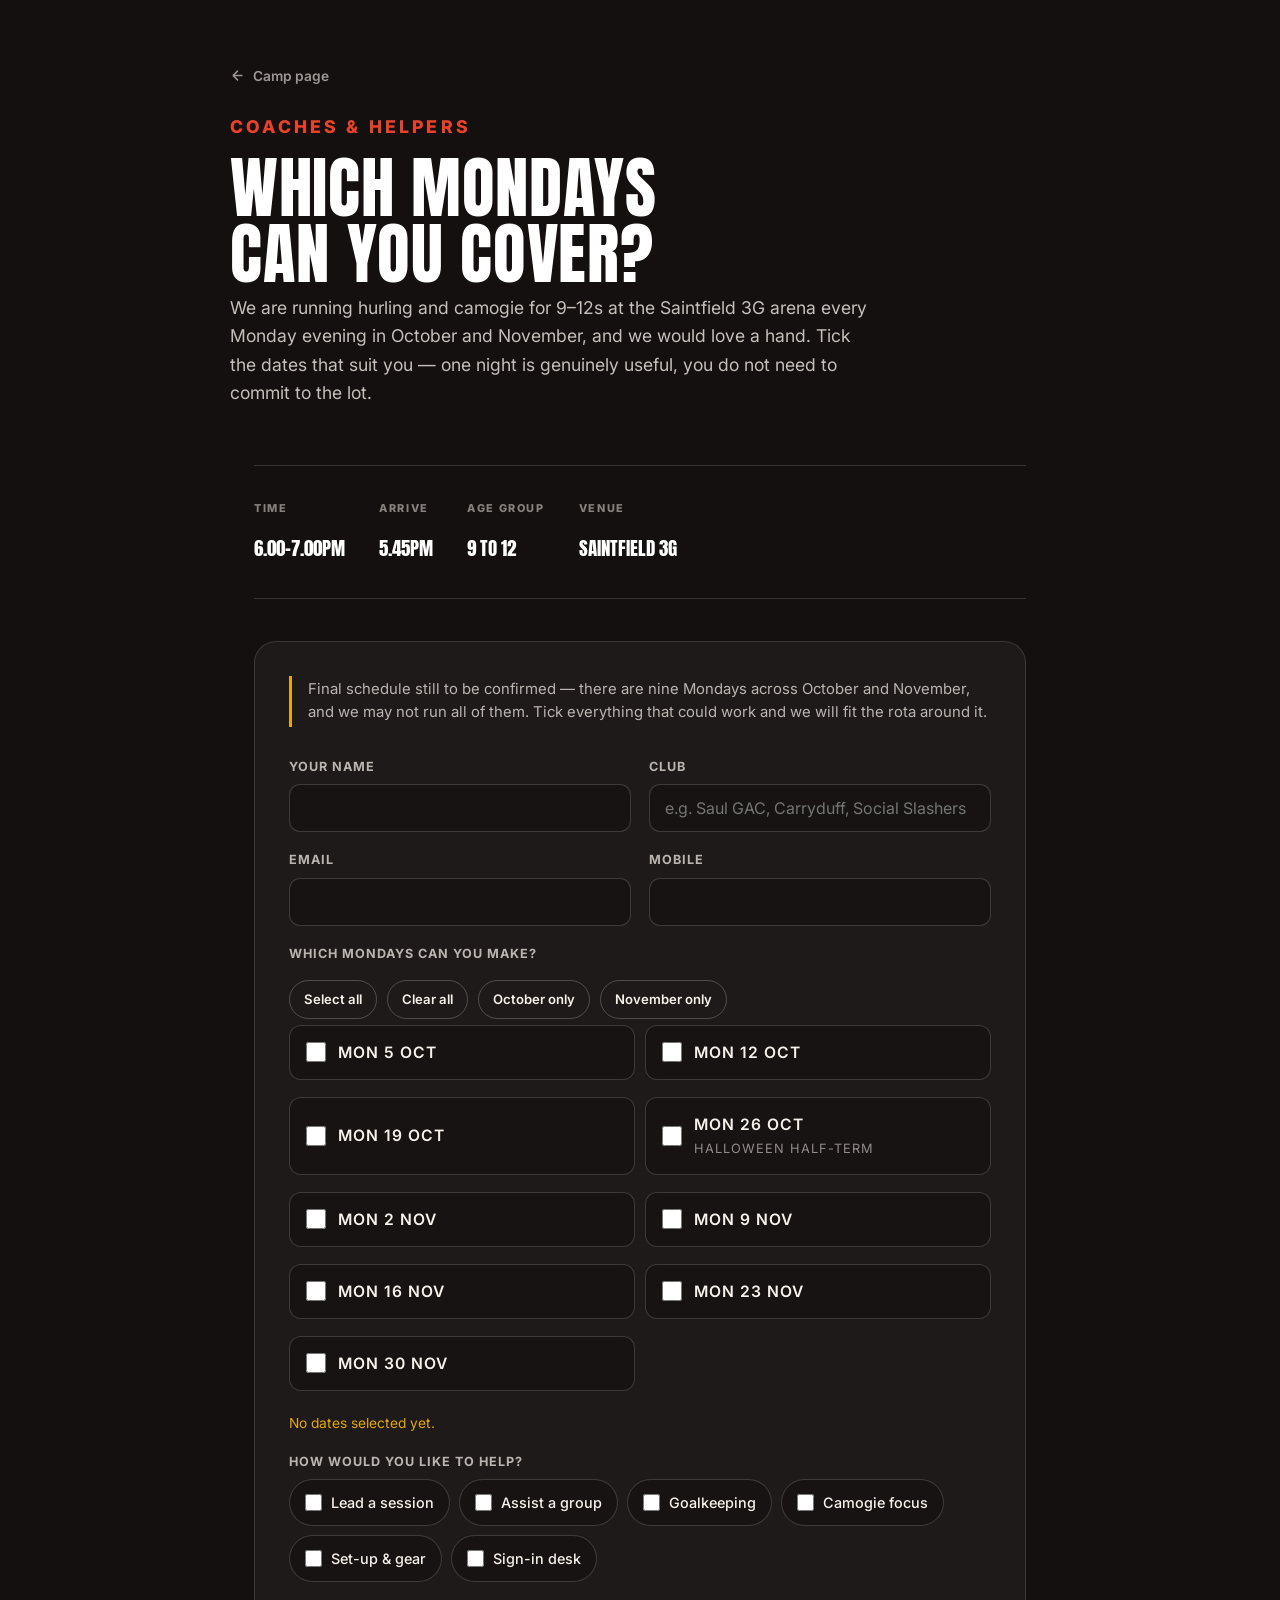
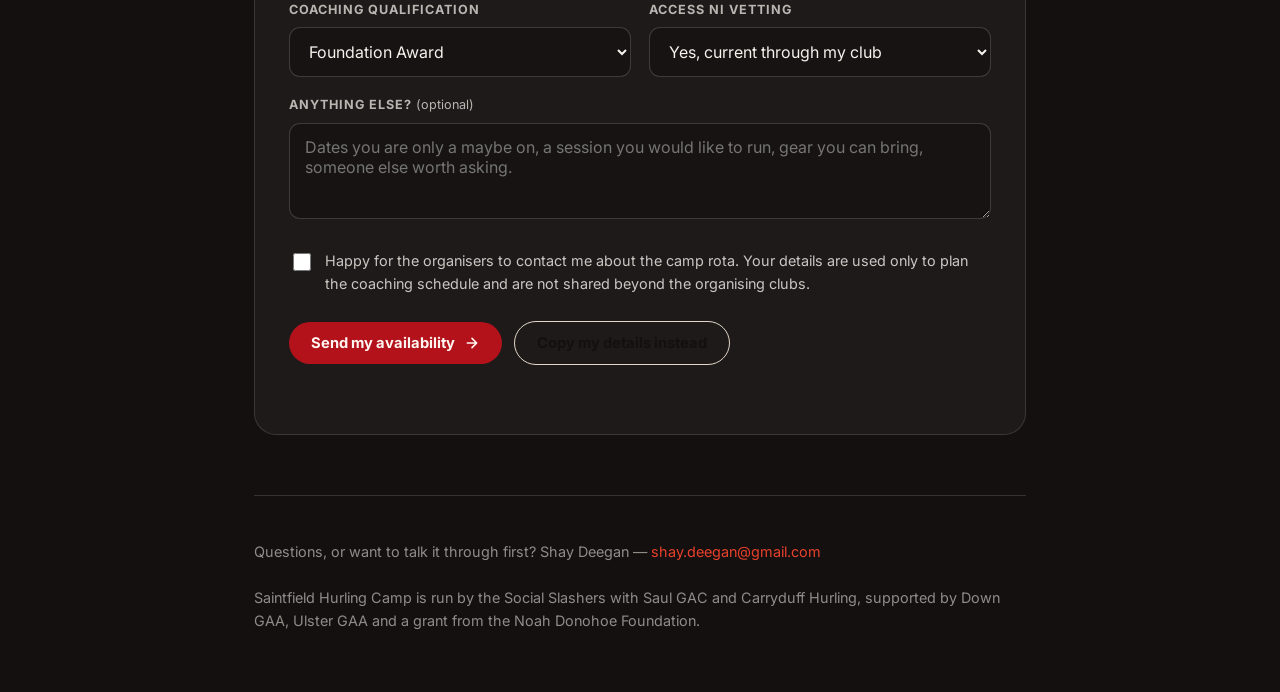
==== coaches.html @ cfc5b48f "Add camp page, coach availability form, styles and photos" ====
<!doctype html>
<html lang="en-GB">
<head>
<meta charset="utf-8">
<meta name="viewport" content="width=device-width,initial-scale=1,viewport-fit=cover">
<title>Coach availability &mdash; Saintfield Hurling Camp</title>
<meta name="robots" content="noindex, nofollow">
<meta name="theme-color" content="#B3121B">
<link rel="icon" href="data:image/svg+xml,<svg xmlns='http://www.w3.org/2000/svg' viewBox='0 0 100 100'><circle cx='50' cy='50' r='46' fill='%23B3121B'/><path d='M50 4c-13 12-13 80 0 92M50 4c13 12 13 80 0 92' stroke='%23fff' stroke-width='6' fill='none'/></svg>">
<link rel="stylesheet" href="style.css">
<style>
  /* coach page only */
  .weeks{display:grid;grid-template-columns:1fr 1fr;gap:10px;margin-top:6px}
  @media (max-width:640px){ .weeks{grid-template-columns:1fr} }
  .wk{
    display:flex;align-items:center;gap:12px;
    padding:14px 16px;border-radius:12px;cursor:pointer;
    border:1.5px solid rgba(255,255,255,.17);background:rgba(0,0,0,.26);
    transition:border-color .15s ease, background .15s ease;
  }
  .wk:hover{border-color:rgba(255,255,255,.34)}
  .wk input{width:20px;height:20px;flex:0 0 20px;accent-color:var(--red-soft);margin:0}
  .wk span{font-size:.98rem;font-weight:600;color:#F7F1EC}
  .wk small{display:block;font-weight:400;font-size:.8rem;color:rgba(247,241,236,.55);margin-top:2px}
  .wk:has(input:checked){border-color:var(--red-soft);background:rgba(242,86,75,.14)}
  .wk-actions{display:flex;gap:10px;flex-wrap:wrap;margin:16px 0 6px}
  .mini{
    background:transparent;border:1.5px solid rgba(255,255,255,.22);color:#F7F1EC;
    font:inherit;font-size:.82rem;font-weight:600;padding:8px 14px;border-radius:999px;cursor:pointer;
  }
  .mini:hover{border-color:var(--red-soft);color:var(--red-soft)}
  #count{font-size:.86rem;color:var(--gold);margin:14px 0 0}
  .role{display:flex;flex-wrap:wrap;gap:9px;margin-top:6px}
  .role label{
    display:inline-flex;align-items:center;gap:9px;margin:0;
    padding:11px 15px;border-radius:999px;cursor:pointer;text-transform:none;letter-spacing:0;
    font-size:.9rem;font-weight:500;color:#F7F1EC;
    border:1.5px solid rgba(255,255,255,.17);background:rgba(0,0,0,.26);
  }
  .role input{width:17px;height:17px;flex:0 0 17px;accent-color:var(--red-soft);margin:0}
  .role label:has(input:checked){border-color:var(--red-soft);background:rgba(242,86,75,.14)}
  /* this page is dark end-to-end */
  body{background:var(--ink)}
  .coach-wrap{max-width:820px;margin:0 auto;padding:0 24px}
  .coach-head{padding:64px 0 40px}
  .coach-head h1{font-size:clamp(2.4rem,7vw,4.2rem);color:#fff}
  .coach-head .eyebrow{color:var(--red-soft)}
  .coach-head p{color:rgba(247,241,236,.78);font-size:1.1rem;max-width:58ch}
  .backlink{
    display:inline-flex;align-items:center;gap:8px;font-size:.86rem;font-weight:600;
    color:rgba(247,241,236,.6);margin-bottom:26px;
  }
  .backlink:hover{color:var(--red-soft);text-decoration:none}
  .coach-facts{
    display:flex;flex-wrap:wrap;gap:0 34px;padding:22px 0;margin:0 0 42px;
    border-top:1px solid rgba(255,255,255,.14);border-bottom:1px solid rgba(255,255,255,.14);
  }
  .coach-facts div{padding:6px 0}
  .coach-facts .k{font-size:.68rem;font-weight:800;letter-spacing:.15em;text-transform:uppercase;color:rgba(247,241,236,.5);margin-bottom:4px}
  .coach-facts .v{font-family:var(--display);font-size:1.2rem;text-transform:uppercase;color:#fff}
  .coach-foot{padding:44px 0 60px;color:rgba(247,241,236,.55);font-size:.9rem;border-top:1px solid rgba(255,255,255,.14);margin-top:60px}
  .coach-foot a{color:var(--red-soft)}
  .note{
    border-left:3px solid var(--gold);padding:2px 0 2px 16px;margin:0 0 30px;
    font-size:.93rem;color:rgba(247,241,236,.72);
  }
</style>
</head>
<body>

<div class="coach-wrap coach-head">
  <a class="backlink" href="index.html">
    <svg width="15" height="15" viewBox="0 0 24 24" fill="none" stroke="currentColor" stroke-width="2.4" stroke-linecap="round" stroke-linejoin="round" aria-hidden="true"><path d="M19 12H6M12 19l-7-7 7-7"/></svg>
    Camp page
  </a>
  <p class="eyebrow">Coaches &amp; helpers</p>
  <h1>Which Mondays<br>can you cover?</h1>
  <p>
    We are running hurling and camogie for 9&ndash;12s at the Saintfield 3G arena every
    Monday evening in October and November, and we would love a hand. Tick the dates
    that suit you &mdash; one night is genuinely useful, you do not need to commit to the lot.
  </p>
</div>

<div class="coach-wrap">
  <div class="coach-facts">
    <div><div class="k">Time</div><div class="v">6.00&ndash;7.00pm</div></div>
    <div><div class="k">Arrive</div><div class="v">5.45pm</div></div>
    <div><div class="k">Age group</div><div class="v">9 to 12</div></div>
    <div><div class="k">Venue</div><div class="v">Saintfield 3G</div></div>
  </div>

  <div id="gform-cta" class="form-shell" hidden style="margin-bottom:40px">
    <p style="font-size:1.05rem;margin-bottom:22px;color:rgba(247,241,236,.86)">
      Tick your dates on the form below and we will come back to you with the coaching plan
      for the weeks you are down for.
    </p>
    <a class="btn" id="gform-link" href="#" target="_blank" rel="noopener">
      Open the availability form
      <svg width="16" height="16" viewBox="0 0 24 24" fill="none" stroke="currentColor" stroke-width="2.4" stroke-linecap="round" stroke-linejoin="round" aria-hidden="true"><path d="M5 12h13M12 5l7 7-7 7"/></svg>
    </a>
  </div>

  <div class="form-shell" id="builtin-form">
    <p class="note">
      Final schedule still to be confirmed &mdash; there are nine Mondays across October and
      November, and we may not run all of them. Tick everything that could work and we will
      fit the rota around it.
    </p>

    <form id="cf" novalidate>
      <div class="fields">
        <div>
          <label for="name">Your name</label>
          <input type="text" id="name" autocomplete="name" required>
        </div>
        <div>
          <label for="club">Club</label>
          <input type="text" id="club" placeholder="e.g. Saul GAC, Carryduff, Social Slashers">
        </div>
        <div>
          <label for="email">Email</label>
          <input type="email" id="email" autocomplete="email" required>
        </div>
        <div>
          <label for="mobile">Mobile</label>
          <input type="tel" id="mobile" autocomplete="tel">
        </div>

        <div class="full">
          <label>Which Mondays can you make?</label>
          <div class="wk-actions">
            <button class="mini" type="button" id="all">Select all</button>
            <button class="mini" type="button" id="none">Clear all</button>
            <button class="mini" type="button" id="oct">October only</button>
            <button class="mini" type="button" id="nov">November only</button>
          </div>
          <div class="weeks" id="weeks"></div>
          <p id="count">No dates selected yet.</p>
        </div>

        <div class="full">
          <label>How would you like to help?</label>
          <div class="role">
            <label><input type="checkbox" class="r" value="Lead a session"> Lead a session</label>
            <label><input type="checkbox" class="r" value="Assist / take a group"> Assist a group</label>
            <label><input type="checkbox" class="r" value="Goalkeeping"> Goalkeeping</label>
            <label><input type="checkbox" class="r" value="Camogie focus"> Camogie focus</label>
            <label><input type="checkbox" class="r" value="Set-up and gear"> Set-up &amp; gear</label>
            <label><input type="checkbox" class="r" value="Sign-in and supervision"> Sign-in desk</label>
          </div>
        </div>

        <div>
          <label for="qual">Coaching qualification</label>
          <select id="qual">
            <option>Foundation Award</option>
            <option>Award 1 Hurling / Camogie</option>
            <option>Award 2</option>
            <option>Other / in progress</option>
            <option>None &mdash; happy to assist</option>
          </select>
        </div>
        <div>
          <label for="vetting">Access NI vetting</label>
          <select id="vetting">
            <option>Yes, current through my club</option>
            <option>Yes, but needs renewed</option>
            <option>Not yet &mdash; happy to start it</option>
            <option>Not sure</option>
          </select>
        </div>

        <div class="full">
          <label for="notes">Anything else? <span style="text-transform:none;letter-spacing:0;font-weight:400">(optional)</span></label>
          <textarea id="notes" placeholder="Dates you are only a maybe on, a session you would like to run, gear you can bring, someone else worth asking."></textarea>
        </div>

        <div class="full check">
          <input type="checkbox" id="ok" required>
          <label for="ok">Happy for the organisers to contact me about the camp rota. Your details are used
          only to plan the coaching schedule and are not shared beyond the organising clubs.</label>
        </div>
      </div>

      <div class="form-actions">
        <button class="btn" type="submit">
          Send my availability
          <svg width="16" height="16" viewBox="0 0 24 24" fill="none" stroke="currentColor" stroke-width="2.4" stroke-linecap="round" stroke-linejoin="round" aria-hidden="true"><path d="M5 12h13M12 5l7 7-7 7"/></svg>
        </button>
        <button class="btn btn-ghost" type="button" id="copy">Copy my details instead</button>
      </div>
      <p id="status" role="status" aria-live="polite"></p>
    </form>
  </div>

  <div class="coach-foot">
    Questions, or want to talk it through first? Shay Deegan &mdash;
    <a href="mailto:shay.deegan@gmail.com?subject=Hurling%20camp%20coaching">shay.deegan@gmail.com</a><br><br>
    Saintfield Hurling Camp is run by the Social Slashers with Saul GAC and Carryduff Hurling,
    supported by Down GAA, Ulster GAA and a grant from the Noah Donohoe Foundation.
  </div>
</div>

<script>
/* =======================================================================
   SETTINGS — paste your Google Form link for coaches between the quotes.
   Leave it empty to keep using the built-in form, which opens a
   pre-filled email.
   ======================================================================= */
var CONFIG = {
  coachFormUrl: "",                          // e.g. "https://forms.gle/xyz789"
  email:        "shay.deegan@gmail.com"
};
/* ===================================================================== */

/* The nine Mondays in October and November 2026. */
var DATES = [
  {d:"Mon 5 Oct",  m:"oct"},
  {d:"Mon 12 Oct", m:"oct"},
  {d:"Mon 19 Oct", m:"oct"},
  {d:"Mon 26 Oct", m:"oct", note:"Halloween half-term"},
  {d:"Mon 2 Nov",  m:"nov"},
  {d:"Mon 9 Nov",  m:"nov"},
  {d:"Mon 16 Nov", m:"nov"},
  {d:"Mon 23 Nov", m:"nov"},
  {d:"Mon 30 Nov", m:"nov"}
];

(function(){
  var url = (CONFIG.coachFormUrl || "").trim();
  var cta = document.getElementById('gform-cta');
  var builtin = document.getElementById('builtin-form');
  if (url && cta && builtin){
    document.getElementById('gform-link').href = url;
    cta.hidden = false;
    builtin.hidden = true;
    return;
  }
  buildForm();
})();

function buildForm(){
  var wrap = document.getElementById('weeks');
  var status = document.getElementById('status');
  var countEl = document.getElementById('count');

  DATES.forEach(function(item, i){
    var l = document.createElement('label');
    l.className = 'wk';
    var cb = document.createElement('input');
    cb.type = 'checkbox';
    cb.className = 'w';
    cb.value = item.d;
    cb.dataset.month = item.m;
    cb.id = 'w' + i;
    var sp = document.createElement('span');
    sp.textContent = item.d;
    if (item.note){
      var sm = document.createElement('small');
      sm.textContent = item.note;
      sp.appendChild(sm);
    }
    l.appendChild(cb);
    l.appendChild(sp);
    wrap.appendChild(l);
  });

  var boxes = [].slice.call(document.querySelectorAll('.w'));

  function picked(){ return boxes.filter(function(b){ return b.checked; }); }
  function refresh(){
    var n = picked().length;
    countEl.textContent = n === 0 ? 'No dates selected yet.'
      : n === 1 ? '1 date selected.' : n + ' dates selected.';
  }
  boxes.forEach(function(b){ b.addEventListener('change', refresh); });

  function setAll(fn){ boxes.forEach(function(b){ b.checked = fn(b); }); refresh(); }
  document.getElementById('all').onclick  = function(){ setAll(function(){ return true; }); };
  document.getElementById('none').onclick = function(){ setAll(function(){ return false; }); };
  document.getElementById('oct').onclick  = function(){ setAll(function(b){ return b.dataset.month === 'oct'; }); };
  document.getElementById('nov').onclick  = function(){ setAll(function(b){ return b.dataset.month === 'nov'; }); };

  function val(id){ var e = document.getElementById(id); return e ? e.value.trim() : ''; }

  function body(){
    var dates = picked().map(function(b){ return b.value; });
    var roles = [].slice.call(document.querySelectorAll('.r'))
                  .filter(function(b){ return b.checked; })
                  .map(function(b){ return b.value; });
    return [
      'Saintfield Hurling Camp — coach availability',
      '',
      'Name: ' + val('name'),
      'Club: ' + (val('club') || '—'),
      'Email: ' + val('email'),
      'Mobile: ' + (val('mobile') || '—'),
      '',
      'AVAILABLE (' + dates.length + ' of ' + DATES.length + '):',
      (dates.length ? dates.map(function(d){ return '  • ' + d; }).join('\n') : '  none selected'),
      '',
      'Can help with: ' + (roles.length ? roles.join(', ') : '—'),
      'Qualification: ' + val('qual'),
      'Access NI vetting: ' + val('vetting'),
      '',
      'Notes:',
      (val('notes') || '—')
    ].join('\n');
  }

  function validate(){
    var bad = [];
    [['name','Your name'],['email','Your email']].forEach(function(p){
      var el = document.getElementById(p[0]);
      el.classList.remove('err');
      if (!el.value.trim()){ el.classList.add('err'); bad.push(p[1]); }
    });
    var em = document.getElementById('email');
    if (em.value.trim() && !/^[^\s@]+@[^\s@]+\.[^\s@]+$/.test(em.value.trim())){
      em.classList.add('err'); bad.push('A valid email address');
    }
    if (picked().length === 0) bad.push('At least one Monday');
    if (!document.getElementById('ok').checked) bad.push('Your consent to be contacted');
    return bad;
  }

  document.getElementById('cf').addEventListener('submit', function(e){
    e.preventDefault();
    var bad = validate();
    if (bad.length){
      status.textContent = 'Still needed: ' + bad.join(', ') + '.';
      var f = document.querySelector('.err');
      if (f) f.focus();
      return;
    }
    status.textContent = 'Opening your email app with everything filled in — just press send. '
      + 'If nothing opens, use “Copy my details instead” and paste it into an email to ' + CONFIG.email + '.';
    window.location.href = 'mailto:' + CONFIG.email
      + '?subject=' + encodeURIComponent('Coach availability — ' + val('name'))
      + '&body=' + encodeURIComponent(body());
  });

  document.getElementById('copy').addEventListener('click', function(){
    var text = body();
    function done(){ status.textContent = 'Copied. Paste it into an email to ' + CONFIG.email + '.'; }
    function fallback(){
      var ta = document.createElement('textarea');
      ta.value = text; ta.style.position = 'fixed'; ta.style.opacity = '0';
      document.body.appendChild(ta); ta.select();
      try { document.execCommand('copy'); done(); }
      catch (err){ status.textContent = 'Could not copy — please email ' + CONFIG.email + '.'; }
      document.body.removeChild(ta);
    }
    if (navigator.clipboard && navigator.clipboard.writeText){
      navigator.clipboard.writeText(text).then(done, fallback);
    } else { fallback(); }
  });

  refresh();
}
</script>
</body>
</html>
---- style.css ----
@import url('https://fonts.googleapis.com/css2?family=Anton&family=Inter:wght@400;500;600;700;800&display=swap');

:root{
  --red:#B3121B;
  --red-deep:#7D0A11;
  --red-soft:#E8412C;
  --ink:#14100F;
  --ink-2:#3A312E;
  --muted:#6B5F5B;
  --bg:#FBF7F2;
  --bg-2:#FFFFFF;
  --bg-3:#F3EBE2;
  --line:#E2D6C9;
  --grass:#1E7A45;
  --grass-soft:#2FA35C;
  --gold:#E5A80A;
  --on-red:#FFF6F1;
  --shadow:0 1px 2px rgba(20,16,15,.05), 0 12px 32px -12px rgba(20,16,15,.18);
  --radius:18px;
  --display:'Anton', 'Haettenschweiler', 'Arial Narrow', Impact, sans-serif;
  --body:'Inter', -apple-system, BlinkMacSystemFont, 'Segoe UI', Roboto, Helvetica, Arial, sans-serif;
}
@media (prefers-color-scheme: dark){
  :root:not([data-theme="light"]){
    --red:#F2564B;
    --red-deep:#B3121B;
    --red-soft:#FF7A66;
    --ink:#F7F1EC;
    --ink-2:#E0D5CE;
    --muted:#A89B95;
    --bg:#14100F;
    --bg-2:#1E1917;
    --bg-3:#272120;
    --line:#3A312E;
    --grass:#4FC47D;
    --grass-soft:#2FA35C;
    --gold:#F5C542;
    --on-red:#FFF6F1;
    --shadow:0 1px 2px rgba(0,0,0,.4), 0 12px 32px -12px rgba(0,0,0,.7);
  }
}
:root[data-theme="dark"]{
  --red:#F2564B;
  --red-deep:#B3121B;
  --red-soft:#FF7A66;
  --ink:#F7F1EC;
  --ink-2:#E0D5CE;
  --muted:#A89B95;
  --bg:#14100F;
  --bg-2:#1E1917;
  --bg-3:#272120;
  --line:#3A312E;
  --grass:#4FC47D;
  --grass-soft:#2FA35C;
  --gold:#F5C542;
  --on-red:#FFF6F1;
  --shadow:0 1px 2px rgba(0,0,0,.4), 0 12px 32px -12px rgba(0,0,0,.7);
}

*{box-sizing:border-box}
html{scroll-behavior:smooth}
@media (prefers-reduced-motion: reduce){ html{scroll-behavior:auto} }
section,header,#top{scroll-margin-top:72px}
body{
  margin:0;
  background:var(--bg);
  color:var(--ink);
  font-family:var(--body);
  font-size:17px;
  line-height:1.6;
  -webkit-font-smoothing:antialiased;
  overflow-x:hidden;
}
img{max-width:100%;display:block}
a{color:var(--red);text-decoration:none}
a:hover{text-decoration:underline}

.wrap{max-width:1120px;margin:0 auto;padding:0 24px}
.narrow{max-width:820px;margin:0 auto;padding:0 24px}

h1,h2,h3,.display{font-family:var(--display);font-weight:400;letter-spacing:.01em;line-height:.98;text-transform:uppercase;margin:0}
h2{font-size:clamp(2rem,5.2vw,3.4rem)}
h3{font-size:1.32rem;letter-spacing:.02em}
p{margin:0 0 1em}
.eyebrow{
  font-family:var(--body);font-weight:800;font-size:.74rem;letter-spacing:.18em;
  text-transform:uppercase;color:var(--red);margin:0 0 14px;
}
.lede{font-size:1.16rem;color:var(--ink-2)}

/* ---------- nav ---------- */
nav{
  position:sticky;top:0;z-index:50;
  background:color-mix(in srgb, var(--bg) 88%, transparent);
  backdrop-filter:blur(14px) saturate(1.4);
  border-bottom:1px solid var(--line);
}
.nav-in{display:flex;align-items:center;gap:22px;padding:12px 24px;max-width:1120px;margin:0 auto}
.brand{display:flex;align-items:center;gap:11px;font-family:var(--display);font-size:1.02rem;letter-spacing:.04em;color:var(--ink);text-transform:uppercase}
.brand:hover{text-decoration:none}
.nav-links{display:flex;gap:20px;margin-left:auto;align-items:center}
.nav-links a{
  font-size:.84rem;font-weight:600;color:var(--muted);letter-spacing:.01em;
}
.nav-links a:hover{color:var(--red);text-decoration:none}
.nav-links a.btn,.nav-links a.btn:hover{color:var(--on-red)}
.btn{
  display:inline-flex;align-items:center;gap:9px;
  background:var(--red);color:var(--on-red);
  font-weight:700;font-size:.92rem;
  padding:12px 22px;border-radius:999px;border:0;cursor:pointer;
  font-family:var(--body);
  transition:transform .16s ease, filter .16s ease;
}
.btn:hover{text-decoration:none;transform:translateY(-2px);filter:brightness(1.07)}
.btn-sm{padding:9px 17px;font-size:.82rem}
.btn-ghost{background:transparent;color:var(--ink);border:1.5px solid var(--line)}
.btn-ghost:hover{border-color:var(--red);color:var(--red)}
@media (max-width:860px){ .nav-links a:not(.btn){display:none} }

/* ---------- hero ---------- */
.hero{position:relative;overflow:hidden;padding:78px 0 0;background:var(--bg)}
.hero-glow{
  position:absolute;inset:-20% -10% auto -10%;height:620px;pointer-events:none;
  background:
    radial-gradient(46% 52% at 18% 22%, color-mix(in srgb, var(--red) 26%, transparent) 0%, transparent 72%),
    radial-gradient(40% 46% at 84% 8%, color-mix(in srgb, var(--grass) 20%, transparent) 0%, transparent 70%);
  filter:blur(6px);
}
.hero-grid{position:relative;display:grid;grid-template-columns:1.12fr .88fr;gap:48px;align-items:center}
@media (max-width:940px){ .hero-grid{grid-template-columns:1fr;gap:34px} .hero{padding-top:52px} }

.pill-row{display:flex;flex-wrap:wrap;gap:9px;margin-bottom:22px}
.pill{
  font-size:.76rem;font-weight:800;letter-spacing:.09em;text-transform:uppercase;
  padding:7px 14px;border-radius:999px;border:1.5px solid var(--line);color:var(--ink-2);
  background:var(--bg-2);
}
.pill.free{background:var(--grass);border-color:var(--grass);color:#fff}
.pill.new{background:var(--gold);border-color:var(--gold);color:#2A1E00}

h1{
  font-size:clamp(3.1rem,9.2vw,6.2rem);
  margin:0 0 8px;
}
h1 .line2{color:var(--red);display:block}
.hero p.lede{max-width:52ch;margin-top:18px}
.hero-cta{display:flex;flex-wrap:wrap;gap:12px;margin-top:30px;align-items:center}
.hero-note{font-size:.85rem;color:var(--muted);margin:14px 0 0}

/* hero art */
.art{position:relative;max-width:430px;margin-left:auto;width:100%;padding:0 0 14px 14px}
.art-deco{
  position:absolute;inset:26px -16px 0 0;border-radius:26px;
  background:var(--red);opacity:.15;transform:rotate(4deg);
}
.art-frame{
  position:relative;border-radius:22px;overflow:hidden;aspect-ratio:4/5;
  border:6px solid var(--bg-2);box-shadow:var(--shadow);
  transform:rotate(-1.8deg);
}
.art-frame img{width:100%;height:100%;object-fit:cover;object-position:center 30%}
.art-badge{
  position:absolute;left:0;bottom:0;width:96px;height:96px;border-radius:50%;
  background:var(--bg-2);box-shadow:var(--shadow);display:grid;place-items:center;padding:16px;
}
.art-badge svg{width:100%;height:100%}
@media (max-width:940px){ .art{max-width:360px;margin:0 auto} }
@keyframes float{0%,100%{transform:translateY(0)}50%{transform:translateY(-11px)}}
.floaty{animation:float 5.5s ease-in-out infinite}
@media (prefers-reduced-motion: reduce){ .floaty{animation:none} }

/* ---------- fact strip ---------- */
.facts{
  position:relative;margin-top:62px;
  background:var(--red-deep);color:var(--on-red);
}
.facts-in{
  display:grid;grid-template-columns:repeat(5,1fr);
  max-width:1120px;margin:0 auto;padding:0 24px;
}
.fact{padding:26px 18px 28px;border-left:1px solid rgba(255,255,255,.16)}
.fact:first-child{border-left:0;padding-left:0}
.fact .k{font-size:.7rem;font-weight:800;letter-spacing:.15em;text-transform:uppercase;opacity:.72;margin-bottom:7px}
.fact .v{font-family:var(--display);font-size:1.46rem;line-height:1.05;text-transform:uppercase}
.fact .s{font-size:.8rem;opacity:.78;margin-top:4px}
@media (max-width:860px){
  .facts-in{grid-template-columns:repeat(2,1fr);gap:0}
  .fact{border-left:0;border-top:1px solid rgba(255,255,255,.16);padding:20px 0}
  .fact:nth-child(even){padding-left:18px;border-left:1px solid rgba(255,255,255,.16)}
  .fact:first-child,.fact:nth-child(2){border-top:0}
}

/* ---------- sections ---------- */
section{padding:82px 0}
.sec-head{max-width:680px;margin-bottom:44px}
.sec-head p{color:var(--ink-2);font-size:1.08rem;margin-top:16px}
.alt{background:var(--bg-3)}

/* who for */
.two{display:grid;grid-template-columns:1fr 1fr;gap:22px}
@media (max-width:800px){ .two{grid-template-columns:1fr} }
.card{
  background:var(--bg-2);border:1px solid var(--line);border-radius:var(--radius);
  padding:30px;box-shadow:var(--shadow);
}
.card-red{background:var(--red);border-color:var(--red);color:var(--on-red)}
.card-red h3,.card-red .tag{color:var(--on-red)}
.card-red p{color:rgba(255,246,241,.9)}
.tag{
  display:inline-block;font-size:.7rem;font-weight:800;letter-spacing:.15em;
  text-transform:uppercase;margin-bottom:14px;color:var(--red);
}
.card ul{margin:16px 0 0;padding-left:20px}
.card li{margin-bottom:8px}
.card-red li{color:rgba(255,246,241,.92)}

/* benefits */
.grid3{display:grid;grid-template-columns:repeat(3,1fr);gap:20px}
@media (max-width:940px){ .grid3{grid-template-columns:1fr 1fr} }
@media (max-width:640px){ .grid3{grid-template-columns:1fr} }
.ben{
  background:var(--bg-2);border:1px solid var(--line);border-radius:var(--radius);
  padding:28px 26px 30px;transition:transform .18s ease, border-color .18s ease;
}
.ben:hover{transform:translateY(-4px);border-color:var(--red)}
.ico{
  width:46px;height:46px;border-radius:13px;display:grid;place-items:center;
  background:color-mix(in srgb, var(--red) 13%, transparent);margin-bottom:18px;
}
.ico svg{width:24px;height:24px;stroke:var(--red);fill:none;stroke-width:1.9;stroke-linecap:round;stroke-linejoin:round}
.ben h3{font-size:1.14rem;margin-bottom:10px}
.ben p{font-size:.97rem;color:var(--ink-2);margin:0}

/* gallery */
.gal{display:grid;grid-template-columns:repeat(3,1fr);grid-auto-rows:200px;gap:14px}
.gal figure{
  margin:0;position:relative;border-radius:16px;overflow:hidden;background:var(--bg-3);
}
.gal img{width:100%;height:100%;object-fit:cover;transition:transform .5s ease}
.gal figure:hover img{transform:scale(1.045)}
.gal .big{grid-column:span 2;grid-row:span 2}
.gal figcaption{
  position:absolute;left:0;right:0;bottom:0;padding:26px 16px 13px;
  font-size:.78rem;font-weight:700;letter-spacing:.06em;text-transform:uppercase;
  color:#fff;background:linear-gradient(transparent, rgba(0,0,0,.68));
}
@media (max-width:800px){
  .gal{grid-template-columns:repeat(2,1fr);grid-auto-rows:180px}
  .gal .big{grid-column:span 2;grid-row:span 1}
}
@media (prefers-reduced-motion: reduce){ .gal figure:hover img{transform:none} }

/* schedule */
.sched{display:grid;grid-template-columns:1fr 1fr;gap:22px;align-items:start}
@media (max-width:800px){ .sched{grid-template-columns:1fr} }
.week{display:flex;gap:14px;padding:15px 0;border-bottom:1px solid var(--line)}
.week:last-child{border-bottom:0}
.week .num{
  flex:0 0 40px;height:40px;border-radius:11px;background:var(--red);color:var(--on-red);
  display:grid;place-items:center;font-family:var(--display);font-size:1.05rem;
}
.week .txt strong{display:block;font-size:1rem}
.week .txt span{font-size:.9rem;color:var(--muted)}

/* partners */
.logos{display:flex;flex-wrap:wrap;gap:12px;margin-top:8px}
.logo{
  padding:13px 20px;border:1.5px solid var(--line);border-radius:12px;background:var(--bg-2);
  font-weight:700;font-size:.92rem;color:var(--ink-2);
}

/* form */
#interest{background:var(--ink);color:#F7F1EC;padding:86px 0}
#interest h2{color:#fff}
#interest .eyebrow{color:var(--red-soft)}
#interest .sec-head p{color:rgba(247,241,236,.76)}
.form-shell{
  background:rgba(255,255,255,.045);border:1px solid rgba(255,255,255,.13);
  border-radius:22px;padding:34px;
}
.fields{display:grid;grid-template-columns:1fr 1fr;gap:18px}
.fields .full{grid-column:1/-1}
@media (max-width:700px){ .fields{grid-template-columns:1fr} }
label{display:block;font-size:.79rem;font-weight:700;letter-spacing:.08em;text-transform:uppercase;color:rgba(247,241,236,.72);margin-bottom:7px}
input[type=text],input[type=email],input[type=tel],input[type=number],select,textarea{
  width:100%;padding:13px 15px;border-radius:11px;
  border:1.5px solid rgba(255,255,255,.17);background:rgba(0,0,0,.26);
  color:#F7F1EC;font-family:var(--body);font-size:1rem;
}
input:focus,select:focus,textarea:focus{outline:2px solid var(--red-soft);outline-offset:1px;border-color:transparent}
select option{color:#14100F}
textarea{min-height:96px;resize:vertical}
.hint{font-size:.82rem;color:rgba(247,241,236,.55);margin:7px 0 0}
.check{display:flex;gap:11px;align-items:flex-start;margin-top:4px}
.check input{margin-top:4px;width:18px;height:18px;flex:0 0 18px;accent-color:var(--red-soft)}
.check label{text-transform:none;letter-spacing:0;font-size:.9rem;font-weight:400;color:rgba(247,241,236,.8);margin:0}
.form-actions{display:flex;flex-wrap:wrap;gap:12px;align-items:center;margin-top:26px}
#interest .btn-ghost{color:#F7F1EC;border-color:rgba(255,255,255,.26)}
#interest .btn-ghost:hover{border-color:var(--red-soft);color:var(--red-soft)}
#status{font-size:.9rem;margin:16px 0 0;min-height:1.3em;color:var(--gold)}
.err{border-color:var(--red-soft) !important}

/* contact */
.contact-grid{display:grid;grid-template-columns:repeat(3,1fr);gap:20px}
@media (max-width:860px){ .contact-grid{grid-template-columns:1fr} }
.cbox{background:var(--bg-2);border:1px solid var(--line);border-radius:var(--radius);padding:28px}
.cbox .k{font-size:.71rem;font-weight:800;letter-spacing:.15em;text-transform:uppercase;color:var(--muted);margin-bottom:10px}
.cbox .v{font-family:var(--display);font-size:1.3rem;text-transform:uppercase;margin-bottom:6px;word-break:break-word}
.cbox .v a{color:var(--ink)}
.cbox p{font-size:.92rem;color:var(--muted);margin:0}

/* faq */
details{
  background:var(--bg-2);border:1px solid var(--line);border-radius:14px;
  padding:18px 22px;margin-bottom:11px;
}
details[open]{border-color:var(--red)}
summary{cursor:pointer;font-weight:700;font-size:1.02rem;list-style:none}
summary::-webkit-details-marker{display:none}
summary::after{content:'+';float:right;color:var(--red);font-weight:800;font-size:1.3rem;line-height:1}
details[open] summary::after{content:'\2212'}
details p{margin:14px 0 0;color:var(--ink-2);font-size:.97rem}

/* footer */
footer{background:var(--bg-3);border-top:1px solid var(--line);padding:48px 0 56px;font-size:.9rem;color:var(--muted)}
.foot-in{display:flex;flex-wrap:wrap;gap:26px;justify-content:space-between;align-items:flex-start}
footer strong{color:var(--ink);display:block;font-family:var(--display);text-transform:uppercase;font-size:1.05rem;margin-bottom:8px;letter-spacing:.03em}
.mem{
  border-left:3px solid var(--red);padding:4px 0 4px 18px;max-width:440px;
  font-size:.93rem;color:var(--ink-2);
}
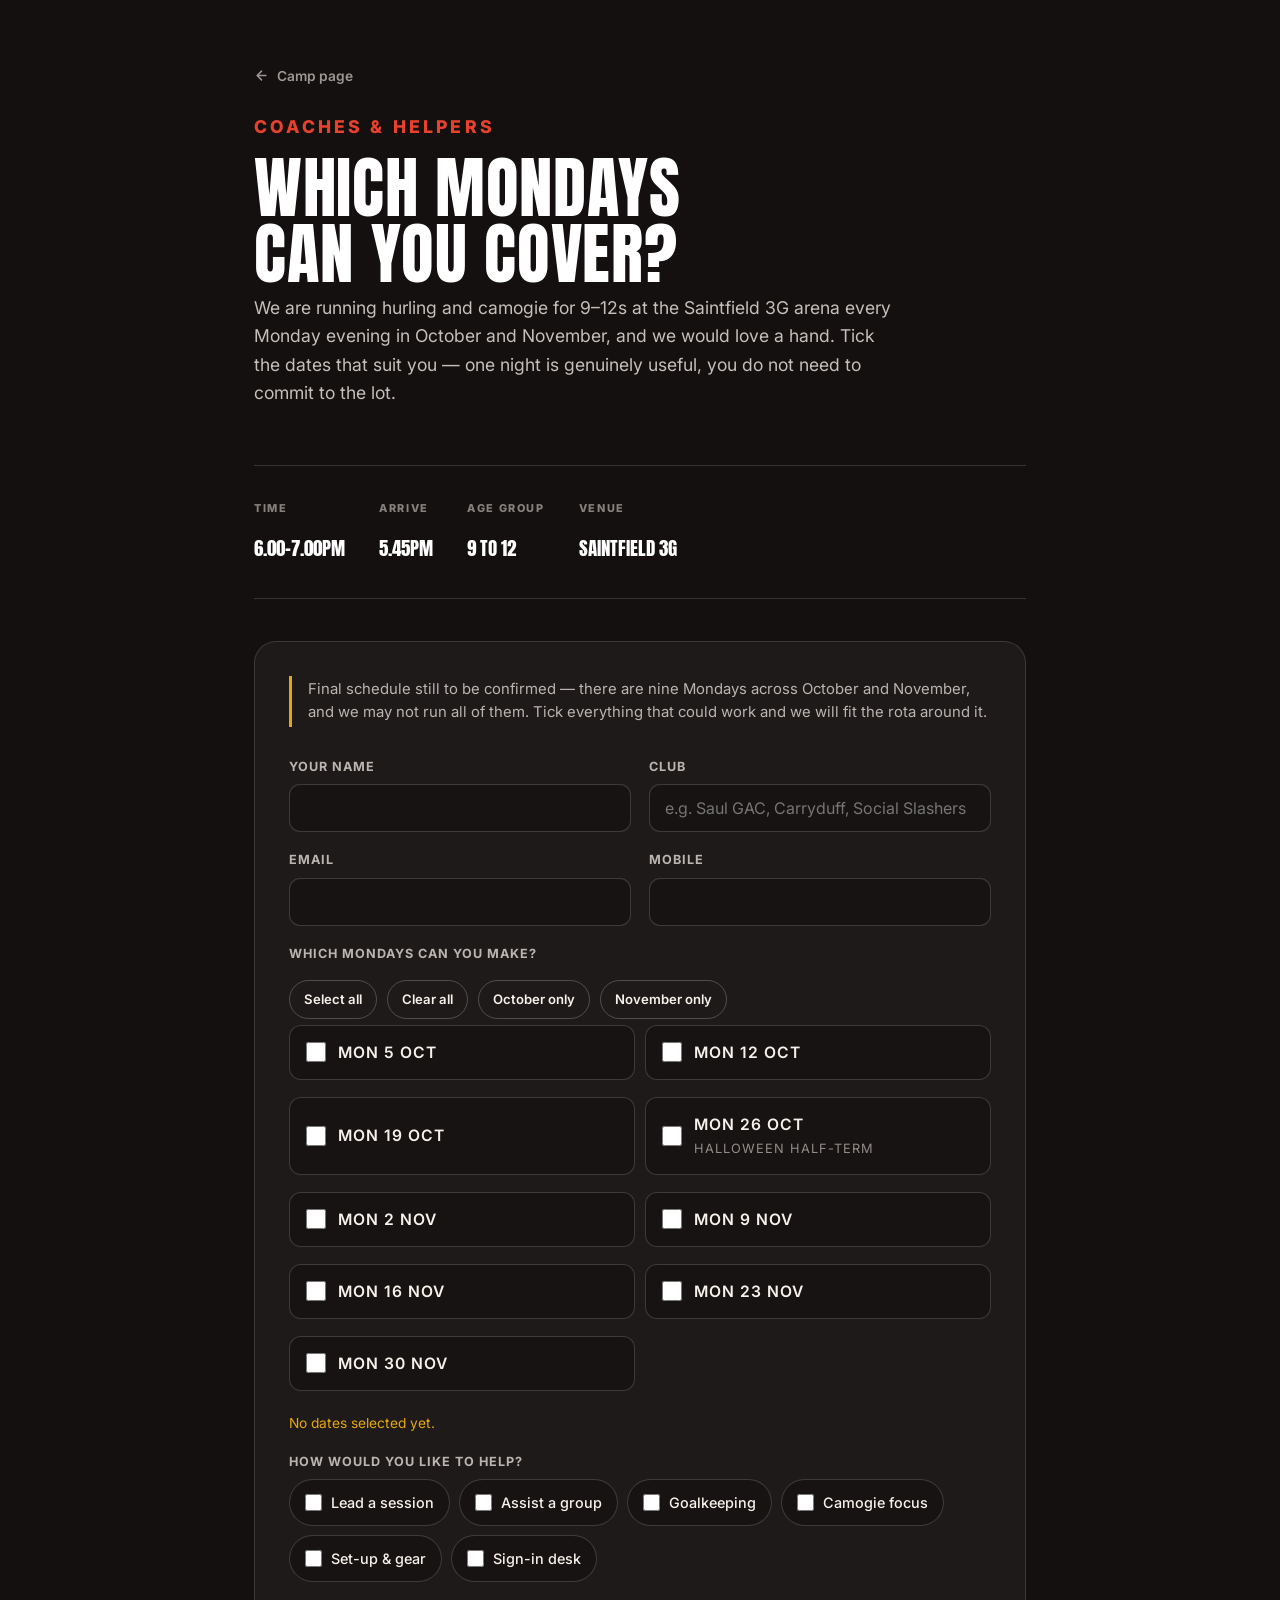
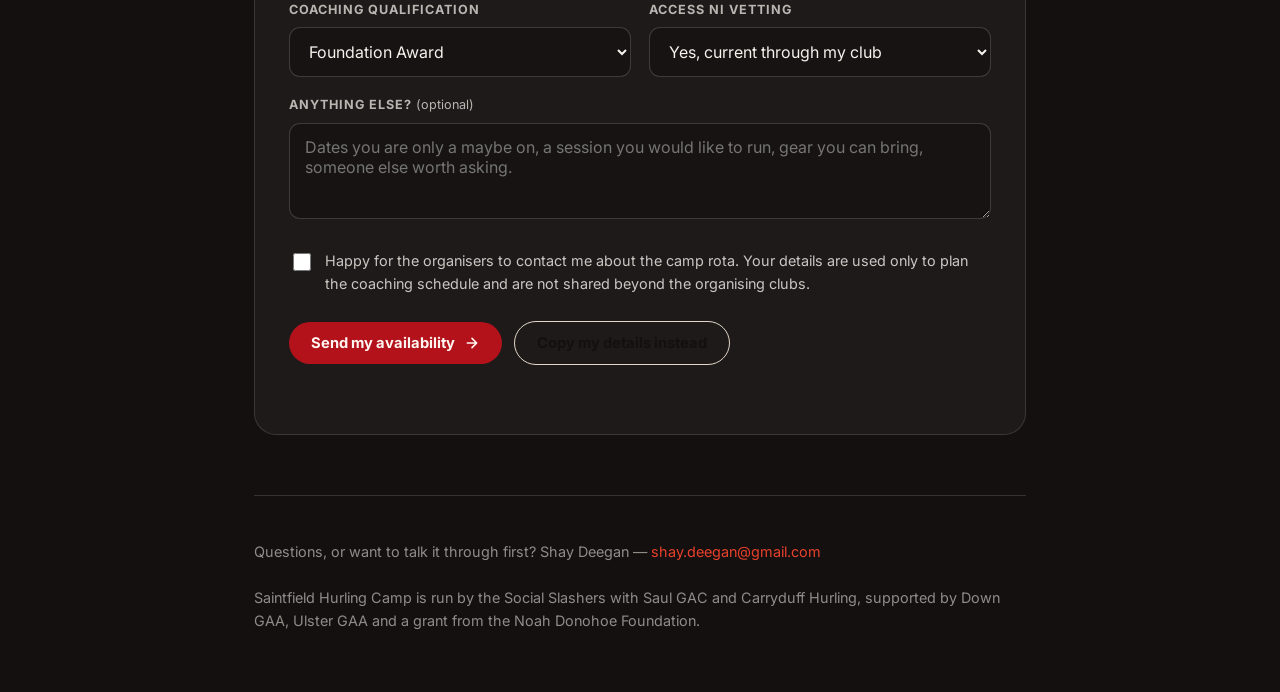
==== commit 2485ca86: "Fix coach page side gutter on mobile" ====
--- a/coaches.html
+++ b/coaches.html
@@ -42,7 +42,10 @@
   /* this page is dark end-to-end */
   body{background:var(--ink)}
   .coach-wrap{max-width:820px;margin:0 auto;padding:0 24px}
-  .coach-head{padding:64px 0 40px}
+  /* padding-block, not a padding shorthand — a shorthand here would zero out
+     the 24px side gutter that .coach-wrap provides, and the text would run
+     edge-to-edge on a phone. */
+  .coach-head{padding-block:64px 40px}
   .coach-head h1{font-size:clamp(2.4rem,7vw,4.2rem);color:#fff}
   .coach-head .eyebrow{color:var(--red-soft)}
   .coach-head p{color:rgba(247,241,236,.78);font-size:1.1rem;max-width:58ch}
--- a/style.css
+++ b/style.css
@@ -205,6 +205,7 @@
   padding:30px;box-shadow:var(--shadow);
 }
 .card-red{background:var(--red);border-color:var(--red);color:var(--on-red)}
+.card h3{margin-bottom:10px}
 .card-red h3,.card-red .tag{color:var(--on-red)}
 .card-red p{color:rgba(255,246,241,.9)}
 .tag{
@@ -237,7 +238,7 @@
 .gal figure{
   margin:0;position:relative;border-radius:16px;overflow:hidden;background:var(--bg-3);
 }
-.gal img{width:100%;height:100%;object-fit:cover;transition:transform .5s ease}
+.gal img{width:100%;height:100%;object-fit:cover;object-position:center 22%;transition:transform .5s ease}
 .gal figure:hover img{transform:scale(1.045)}
 .gal .big{grid-column:span 2;grid-row:span 2}
 .gal figcaption{
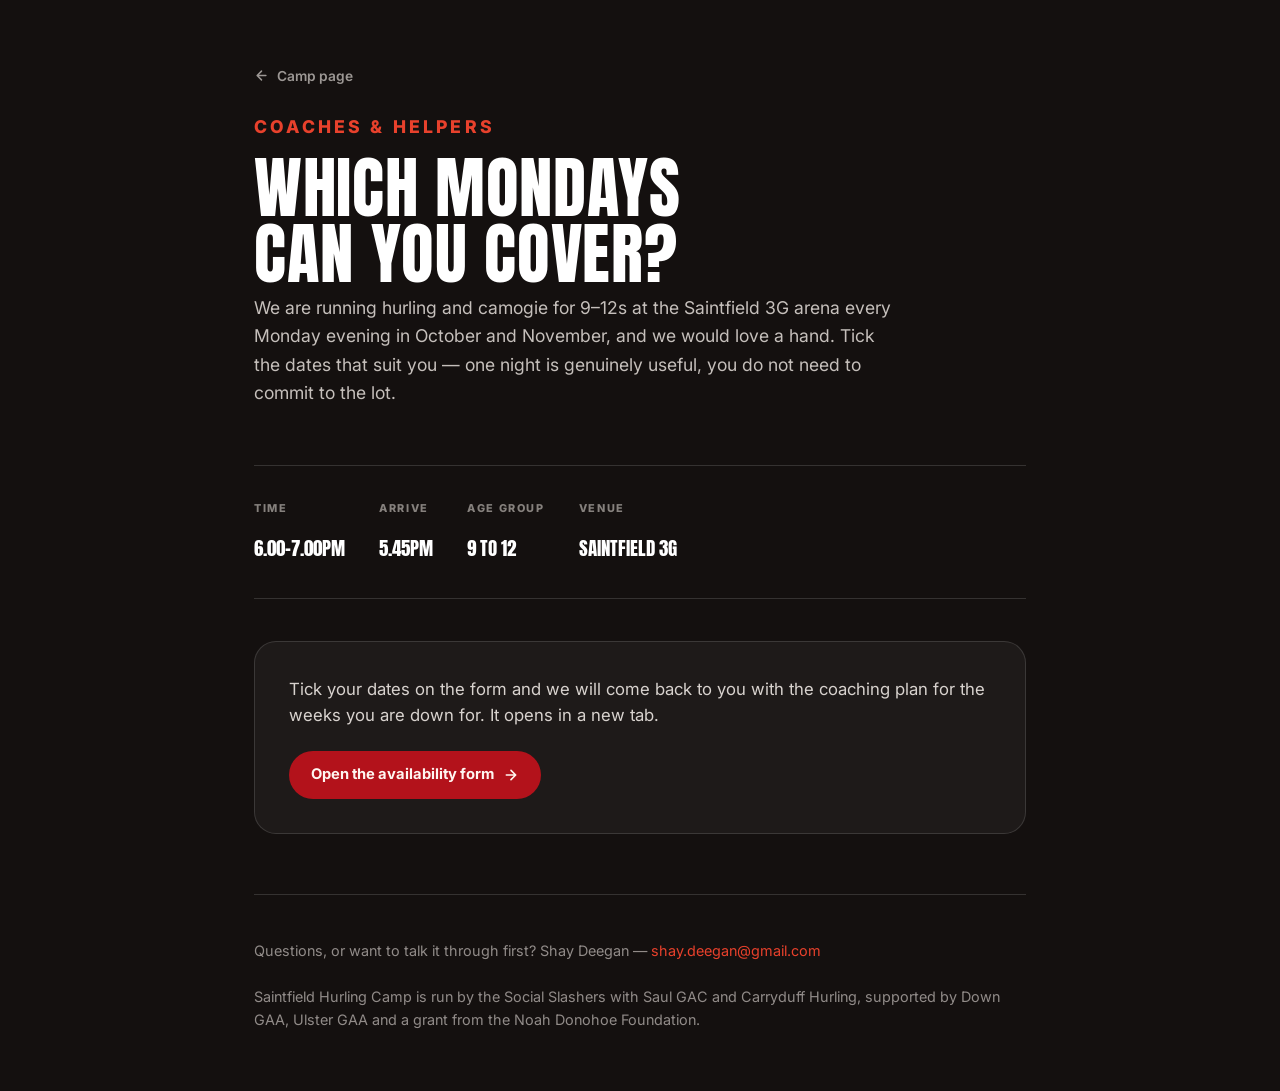
==== commit a6bc0289: "Wire up Google Forms for interest and coach availability" ====
--- a/coaches.html
+++ b/coaches.html
@@ -95,8 +95,8 @@
 
   <div id="gform-cta" class="form-shell" hidden style="margin-bottom:40px">
     <p style="font-size:1.05rem;margin-bottom:22px;color:rgba(247,241,236,.86)">
-      Tick your dates on the form below and we will come back to you with the coaching plan
-      for the weeks you are down for.
+      Tick your dates on the form and we will come back to you with the coaching plan
+      for the weeks you are down for. It opens in a new tab.
     </p>
     <a class="btn" id="gform-link" href="#" target="_blank" rel="noopener">
       Open the availability form
@@ -212,7 +212,7 @@
    pre-filled email.
    ======================================================================= */
 var CONFIG = {
-  coachFormUrl: "",                          // e.g. "https://forms.gle/xyz789"
+  coachFormUrl: "https://forms.gle/Nbn2UG8MYKjbVfKa6",
   email:        "shay.deegan@gmail.com"
 };
 /* ===================================================================== */
